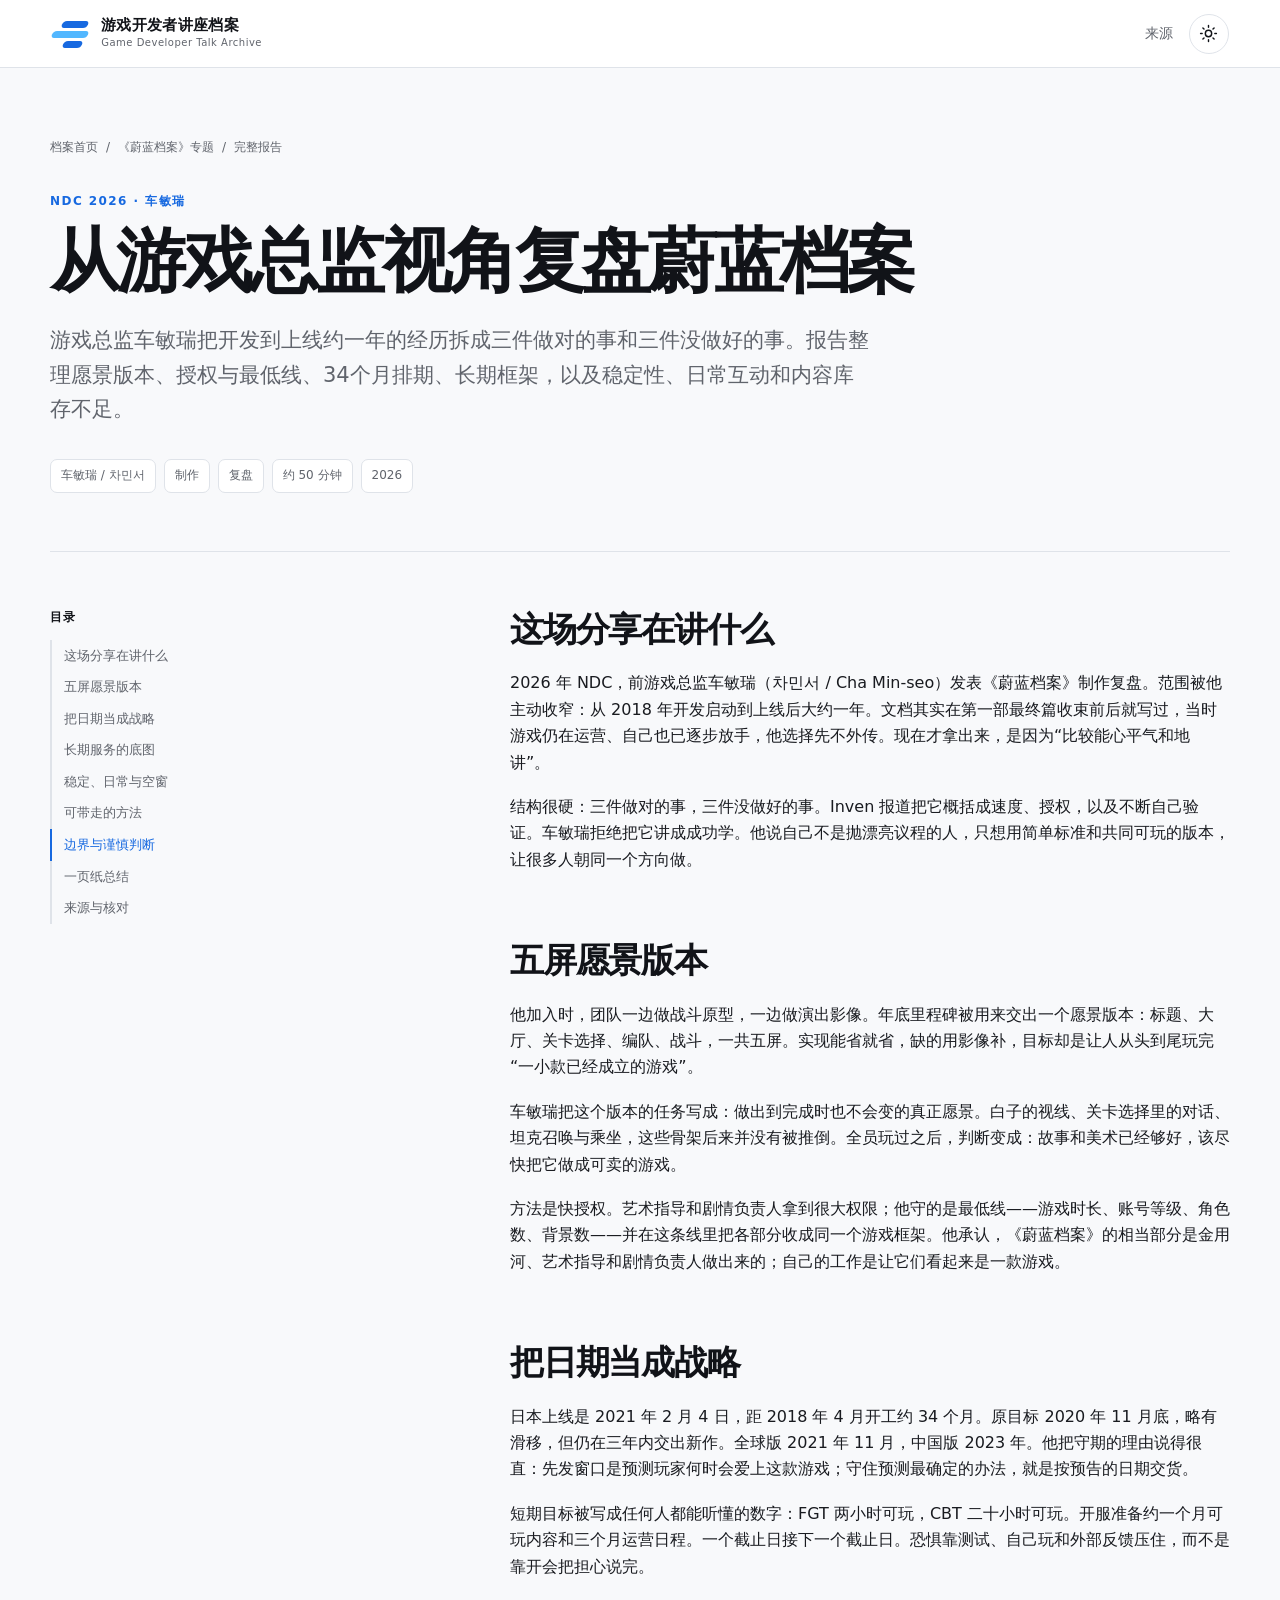
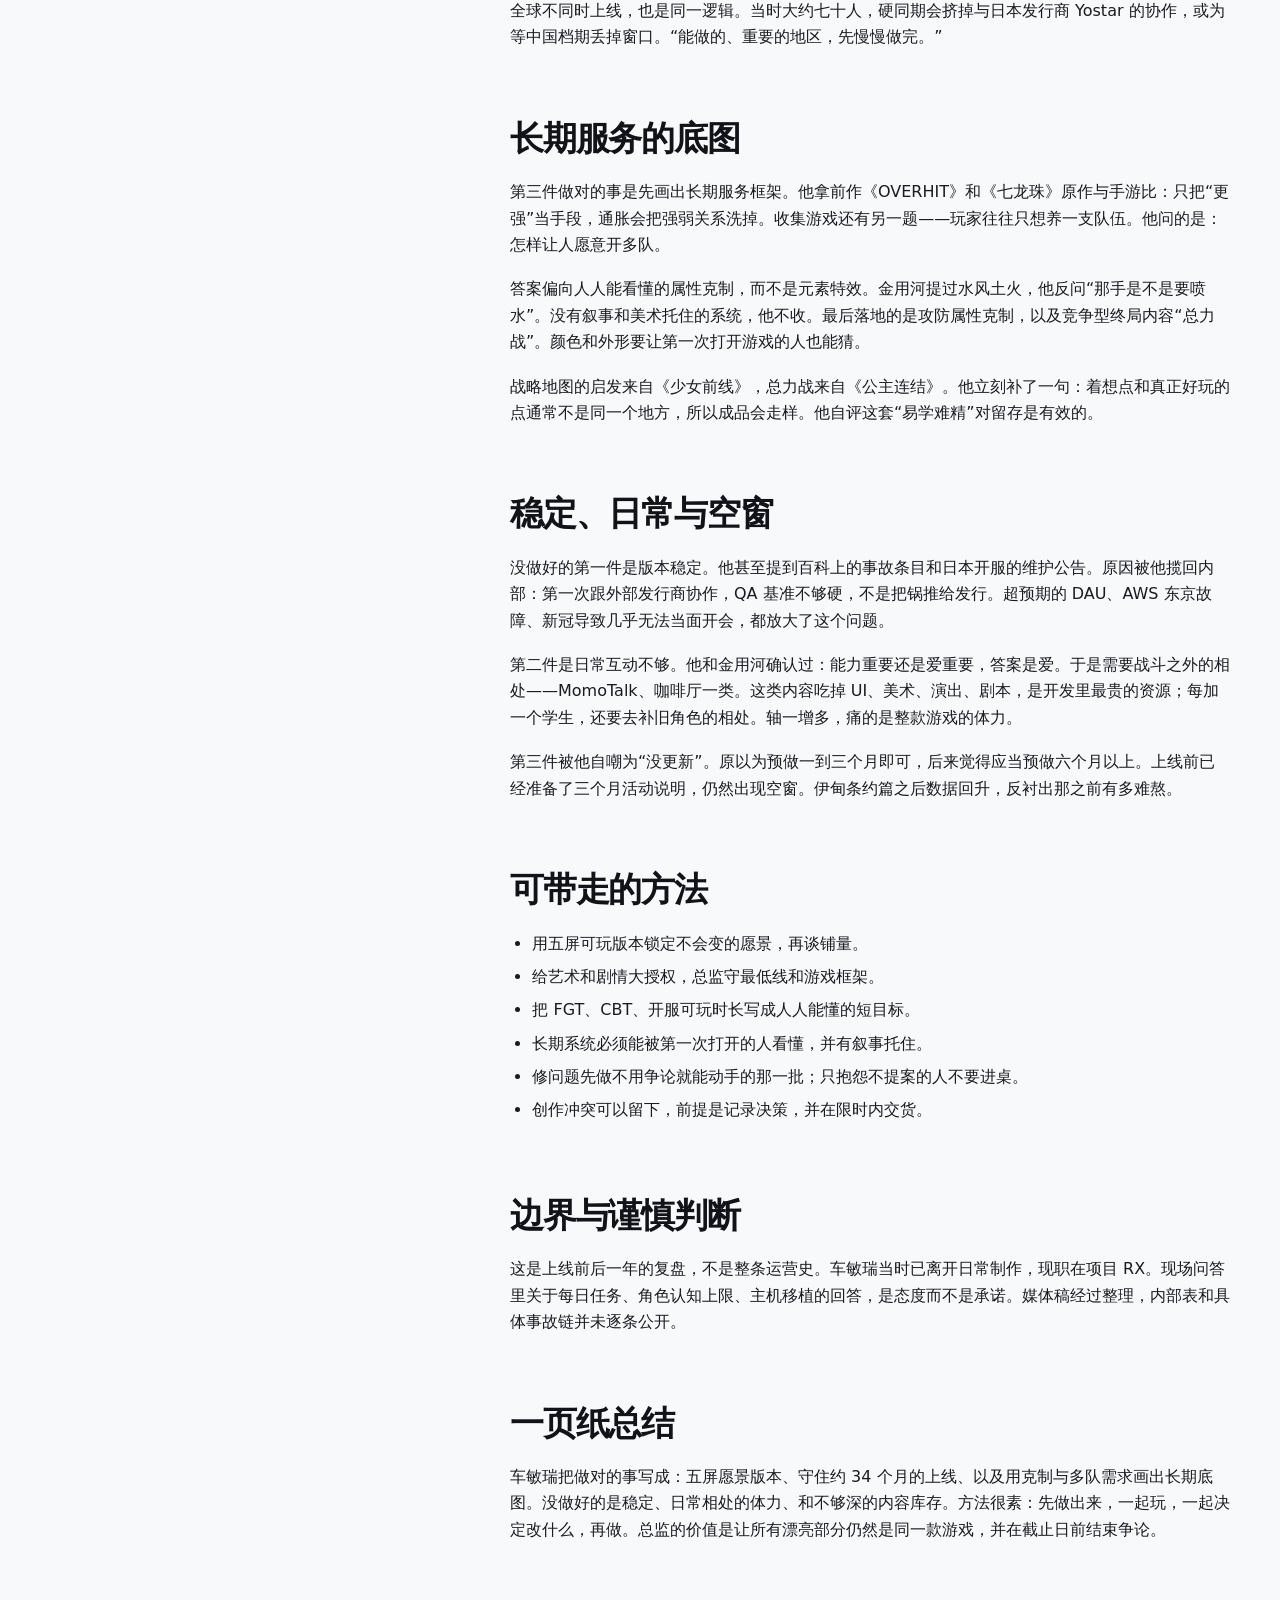
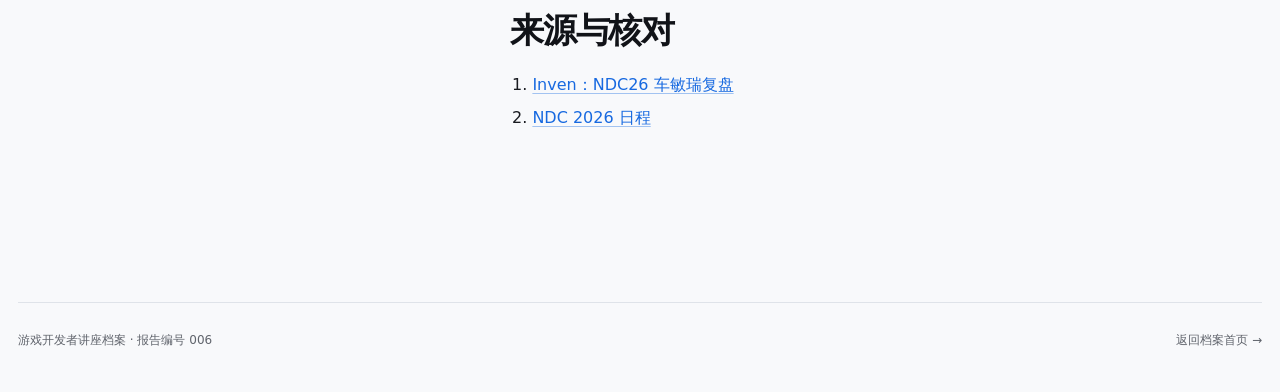
==== reports/从游戏总监视角复盘蔚蓝档案.html @ 8c7a95be "Publish the talk archive as a static GitHub Pages site. Co-authored-by: Cursor <cursoragent@cursor.c" ====
<!doctype html>
<html lang="zh-CN">
  <head>
    <meta charset="UTF-8" />
    <meta name="viewport" content="width=device-width, initial-scale=1.0" />
    <meta name="description" content="车敏瑞在 NDC 2026 从游戏总监视角复盘《蔚蓝档案》制作与运营决策的中文结构化报告。" />
    <meta name="color-scheme" content="light dark" />
    <title>从游戏总监视角复盘蔚蓝档案｜游戏开发者讲座档案</title>
    <link rel="stylesheet" href="../assets/styles.css" />
  </head>
  <body>
    <header class="site-header">
      <a class="brand" href="../index.html" aria-label="返回档案首页">
        <span class="brand-mark" aria-hidden="true">
          <span></span><span></span><span></span>
        </span>
        <span>
          <strong>游戏开发者讲座档案</strong>
          <small>Game Developer Talk Archive</small>
        </span>
      </a>
      <nav class="header-actions" aria-label="页面工具">
        <a class="text-link" href="#sources">来源</a>
        <button class="icon-button" id="theme-toggle" type="button" aria-label="切换深色模式">
          <svg class="sun-icon" viewBox="0 0 24 24" aria-hidden="true">
            <circle cx="12" cy="12" r="4"></circle>
            <path d="M12 2v2M12 20v2M4.93 4.93l1.42 1.42M17.66 17.66l1.41 1.41M2 12h2M20 12h2M4.93 19.07l1.42-1.42M17.66 6.34l1.41-1.41"></path>
          </svg>
          <svg class="moon-icon" viewBox="0 0 24 24" aria-hidden="true">
            <path d="M21 12.79A9 9 0 1 1 11.21 3 7 7 0 0 0 21 12.79Z"></path>
          </svg>
        </button>
      </nav>
    </header>
    <main class="report-main">
      <header class="report-hero">
        <nav class="breadcrumb" aria-label="面包屑导航">
          <a href="../index.html">档案首页</a>
          <span>/</span>
          <span>《蔚蓝档案》专题</span>
          <span>/</span>
          <span>完整报告</span>
        </nav>
        <p class="eyebrow">NDC 2026 · 车敏瑞</p>
        <h1>从游戏总监视角复盘蔚蓝档案</h1>
        <p class="report-deck">游戏总监车敏瑞把开发到上线约一年的经历拆成三件做对的事和三件没做好的事。报告整理愿景版本、授权与最低线、34个月排期、长期框架，以及稳定性、日常互动和内容库存不足。</p>
        <div class="report-meta">
          <span>车敏瑞 / 차민서</span><span>制作</span><span>复盘</span><span>约 50 分钟</span><span>2026</span>
        </div>
      </header>
      <div class="report-layout">
        <aside class="report-toc" aria-label="文章目录">
          <strong>目录</strong>
          <ol>
            <li><a href="#overview">这场分享在讲什么</a></li><li><a href="#vision">五屏愿景版本</a></li><li><a href="#schedule">把日期当成战略</a></li><li><a href="#liveframe">长期服务的底图</a></li><li><a href="#misses">稳定、日常与空窗</a></li><li><a href="#methods">可带走的方法</a></li><li><a href="#limits">边界与谨慎判断</a></li><li><a href="#summary">一页纸总结</a></li><li><a href="#sources">来源与核对</a></li>
          </ol>
        </aside>
        <article class="report-content">

          <section id="overview">
            <h2>这场分享在讲什么</h2>
            <p>2026 年 NDC，前游戏总监车敏瑞（차민서 / Cha Min-seo）发表《蔚蓝档案》制作复盘。范围被他主动收窄：从 2018 年开发启动到上线后大约一年。文档其实在第一部最终篇收束前后就写过，当时游戏仍在运营、自己也已逐步放手，他选择先不外传。现在才拿出来，是因为“比较能心平气和地讲”。</p>
            <p>结构很硬：三件做对的事，三件没做好的事。Inven 报道把它概括成速度、授权，以及不断自己验证。车敏瑞拒绝把它讲成成功学。他说自己不是抛漂亮议程的人，只想用简单标准和共同可玩的版本，让很多人朝同一个方向做。</p>
          </section>
          <section id="vision">
            <h2>五屏愿景版本</h2>
            <p>他加入时，团队一边做战斗原型，一边做演出影像。年底里程碑被用来交出一个愿景版本：标题、大厅、关卡选择、编队、战斗，一共五屏。实现能省就省，缺的用影像补，目标却是让人从头到尾玩完“一小款已经成立的游戏”。</p>
            <p>车敏瑞把这个版本的任务写成：做出到完成时也不会变的真正愿景。白子的视线、关卡选择里的对话、坦克召唤与乘坐，这些骨架后来并没有被推倒。全员玩过之后，判断变成：故事和美术已经够好，该尽快把它做成可卖的游戏。</p>
            <p>方法是快授权。艺术指导和剧情负责人拿到很大权限；他守的是最低线——游戏时长、账号等级、角色数、背景数——并在这条线里把各部分收成同一个游戏框架。他承认，《蔚蓝档案》的相当部分是金用河、艺术指导和剧情负责人做出来的；自己的工作是让它们看起来是一款游戏。</p>
          </section>
          <section id="schedule">
            <h2>把日期当成战略</h2>
            <p>日本上线是 2021 年 2 月 4 日，距 2018 年 4 月开工约 34 个月。原目标 2020 年 11 月底，略有滑移，但仍在三年内交出新作。全球版 2021 年 11 月，中国版 2023 年。他把守期的理由说得很直：先发窗口是预测玩家何时会爱上这款游戏；守住预测最确定的办法，就是按预告的日期交货。</p>
            <p>短期目标被写成任何人都能听懂的数字：FGT 两小时可玩，CBT 二十小时可玩。开服准备约一个月可玩内容和三个月运营日程。一个截止日接下一个截止日。恐惧靠测试、自己玩和外部反馈压住，而不是靠开会把担心说完。</p>
            <p>全球不同时上线，也是同一逻辑。当时大约七十人，硬同期会挤掉与日本发行商 Yostar 的协作，或为等中国档期丢掉窗口。“能做的、重要的地区，先慢慢做完。”</p>
          </section>
          <section id="liveframe">
            <h2>长期服务的底图</h2>
            <p>第三件做对的事是先画出长期服务框架。他拿前作《OVERHIT》和《七龙珠》原作与手游比：只把“更强”当手段，通胀会把强弱关系洗掉。收集游戏还有另一题——玩家往往只想养一支队伍。他问的是：怎样让人愿意开多队。</p>
            <p>答案偏向人人能看懂的属性克制，而不是元素特效。金用河提过水风土火，他反问“那手是不是要喷水”。没有叙事和美术托住的系统，他不收。最后落地的是攻防属性克制，以及竞争型终局内容“总力战”。颜色和外形要让第一次打开游戏的人也能猜。</p>
            <p>战略地图的启发来自《少女前线》，总力战来自《公主连结》。他立刻补了一句：着想点和真正好玩的点通常不是同一个地方，所以成品会走样。他自评这套“易学难精”对留存是有效的。</p>
          </section>
          <section id="misses">
            <h2>稳定、日常与空窗</h2>
            <p>没做好的第一件是版本稳定。他甚至提到百科上的事故条目和日本开服的维护公告。原因被他揽回内部：第一次跟外部发行商协作，QA 基准不够硬，不是把锅推给发行。超预期的 DAU、AWS 东京故障、新冠导致几乎无法当面开会，都放大了这个问题。</p>
            <p>第二件是日常互动不够。他和金用河确认过：能力重要还是爱重要，答案是爱。于是需要战斗之外的相处——MomoTalk、咖啡厅一类。这类内容吃掉 UI、美术、演出、剧本，是开发里最贵的资源；每加一个学生，还要去补旧角色的相处。轴一增多，痛的是整款游戏的体力。</p>
            <p>第三件被他自嘲为“没更新”。原以为预做一到三个月即可，后来觉得应当预做六个月以上。上线前已经准备了三个月活动说明，仍然出现空窗。伊甸条约篇之后数据回升，反衬出那之前有多难熬。</p>
          </section>
          <section id="methods">
            <h2>可带走的方法</h2>
            <ul>
              <li>用五屏可玩版本锁定不会变的愿景，再谈铺量。</li>
              <li>给艺术和剧情大授权，总监守最低线和游戏框架。</li>
              <li>把 FGT、CBT、开服可玩时长写成人人能懂的短目标。</li>
              <li>长期系统必须能被第一次打开的人看懂，并有叙事托住。</li>
              <li>修问题先做不用争论就能动手的那一批；只抱怨不提案的人不要进桌。</li>
              <li>创作冲突可以留下，前提是记录决策，并在限时内交货。</li>
            </ul>
          </section>
          <section id="limits">
            <h2>边界与谨慎判断</h2>
            <p>这是上线前后一年的复盘，不是整条运营史。车敏瑞当时已离开日常制作，现职在项目 RX。现场问答里关于每日任务、角色认知上限、主机移植的回答，是态度而不是承诺。媒体稿经过整理，内部表和具体事故链并未逐条公开。</p>
          </section>
          <section id="summary">
            <h2>一页纸总结</h2>
            <p>车敏瑞把做对的事写成：五屏愿景版本、守住约 34 个月的上线、以及用克制与多队需求画出长期底图。没做好的是稳定、日常相处的体力、和不够深的内容库存。方法很素：先做出来，一起玩，一起决定改什么，再做。总监的价值是让所有漂亮部分仍然是同一款游戏，并在截止日前结束争论。</p>
          </section>
          <section id="sources">
            <h2>来源与核对</h2>
            <ol>
              <li><a href="https://www.inven.co.kr/webzine/news/?news=317567" target="_blank" rel="noreferrer">Inven：NDC26 车敏瑞复盘</a></li>
              <li><a href="https://ndc.nexon.com/" target="_blank" rel="noreferrer">NDC 2026 日程</a></li>
            </ol>
          </section>

        </article>
      </div>
    </main>
    <footer class="site-footer">
      <p>游戏开发者讲座档案 · 报告编号 006</p>
      <a href="../index.html">返回档案首页 →</a>
    </footer>
    <script src="../assets/app.js"></script>
  </body>
</html>
---- assets/styles.css ----
:root {
  color-scheme: light;
  --bg: #f8f9fb;
  --surface: #ffffff;
  --surface-soft: #f1f5fb;
  --text: #111318;
  --text-soft: #60646c;
  --border: #dfe3e9;
  --border-strong: #c9cfd8;
  --blue: #1769e0;
  --blue-deep: #0d4fb7;
  --blue-soft: #e9f2ff;
  --cyan: #52b7ff;
  --green: #147d52;
  --green-soft: #e7f6ef;
  --amber: #9a5d00;
  --amber-soft: #fff4dd;
  --shadow: 0 1px 2px rgb(20 30 45 / 6%), 0 10px 30px rgb(20 30 45 / 6%);
  --header-height: 68px;
  --radius: 16px;
  font-family:
    Inter, "Noto Sans SC", "Microsoft YaHei", system-ui, -apple-system, BlinkMacSystemFont,
    "Segoe UI", sans-serif;
}

:root[data-theme="dark"] {
  color-scheme: dark;
  --bg: #0f1115;
  --surface: #181b21;
  --surface-soft: #20242c;
  --text: #f3f4f7;
  --text-soft: #a8adb7;
  --border: #2e333d;
  --border-strong: #424956;
  --blue: #5aa1ff;
  --blue-deep: #84b9ff;
  --blue-soft: #172a45;
  --cyan: #67c2ff;
  --green: #72d6a9;
  --green-soft: #17372b;
  --amber: #f1bd66;
  --amber-soft: #3a2c16;
  --shadow: 0 1px 2px rgb(0 0 0 / 25%), 0 12px 36px rgb(0 0 0 / 18%);
}

* {
  box-sizing: border-box;
}

html {
  scroll-behavior: smooth;
  scroll-padding-top: calc(var(--header-height) + 24px);
}

body {
  min-width: 320px;
  margin: 0;
  color: var(--text);
  background: var(--bg);
  font-size: 16px;
  line-height: 1.65;
  text-rendering: optimizeLegibility;
  -webkit-font-smoothing: antialiased;
}

button,
input,
select {
  color: inherit;
  font: inherit;
}

button,
select {
  cursor: pointer;
}

a {
  color: inherit;
  text-decoration: none;
}

.sr-only {
  position: absolute;
  width: 1px;
  height: 1px;
  padding: 0;
  margin: -1px;
  overflow: hidden;
  clip: rect(0, 0, 0, 0);
  white-space: nowrap;
  border: 0;
}

.site-header {
  position: sticky;
  z-index: 50;
  top: 0;
  display: flex;
  min-height: var(--header-height);
  align-items: center;
  justify-content: space-between;
  padding: 10px clamp(18px, 4vw, 56px);
  border-bottom: 1px solid var(--border);
  background: color-mix(in srgb, var(--surface) 92%, transparent);
  backdrop-filter: blur(16px);
}

.brand {
  display: inline-flex;
  align-items: center;
  gap: 12px;
}

.brand-mark {
  position: relative;
  display: block;
  width: 38px;
  height: 30px;
}

.brand-mark span {
  position: absolute;
  display: block;
  height: 7px;
  border-radius: 8px;
  background: var(--blue);
  transform: skewX(-24deg);
}

.brand-mark span:nth-child(1) {
  top: 2px;
  right: 1px;
  width: 26px;
}

.brand-mark span:nth-child(2) {
  top: 12px;
  left: 1px;
  width: 36px;
  background: var(--cyan);
}

.brand-mark span:nth-child(3) {
  right: 7px;
  bottom: 1px;
  width: 19px;
}

.brand strong,
.brand small {
  display: block;
}

.brand strong {
  font-size: 15px;
  line-height: 1.35;
  letter-spacing: 0.02em;
}

.brand small {
  color: var(--text-soft);
  font-size: 10px;
  letter-spacing: 0.05em;
}

.header-actions {
  display: flex;
  align-items: center;
  gap: 16px;
}

.text-link {
  color: var(--text-soft);
  font-size: 14px;
}

.text-link:hover {
  color: var(--blue);
}

.icon-button {
  display: inline-grid;
  width: 40px;
  height: 40px;
  padding: 0;
  place-items: center;
  border: 1px solid var(--border);
  border-radius: 50%;
  background: var(--surface);
}

.icon-button:hover {
  border-color: var(--border-strong);
  background: var(--surface-soft);
}

.icon-button svg {
  width: 19px;
  fill: none;
  stroke: currentColor;
  stroke-linecap: round;
  stroke-linejoin: round;
  stroke-width: 1.8;
}

.moon-icon,
:root[data-theme="dark"] .sun-icon {
  display: none;
}

:root[data-theme="dark"] .moon-icon {
  display: block;
}

main,
.site-footer {
  width: min(1360px, calc(100% - 36px));
  margin-inline: auto;
}

.hero {
  position: relative;
  display: grid;
  min-height: 430px;
  grid-template-columns: minmax(0, 1.6fr) minmax(290px, 0.8fr);
  align-items: end;
  gap: clamp(40px, 8vw, 120px);
  padding: clamp(64px, 9vw, 128px) clamp(4px, 4vw, 52px) 72px;
  overflow: hidden;
}

.hero::after {
  position: absolute;
  z-index: -1;
  top: 36px;
  right: 5%;
  width: min(360px, 32vw);
  height: min(360px, 32vw);
  border: 1px solid color-mix(in srgb, var(--blue) 22%, transparent);
  border-radius: 50%;
  box-shadow:
    0 0 0 36px color-mix(in srgb, var(--blue) 3%, transparent),
    0 0 0 72px color-mix(in srgb, var(--blue) 2%, transparent);
  content: "";
}

.eyebrow {
  margin: 0 0 12px;
  color: var(--blue);
  font-size: 12px;
  font-weight: 750;
  letter-spacing: 0.12em;
  text-transform: uppercase;
}

.hero h1 {
  max-width: 820px;
  margin: 0;
  font-size: clamp(38px, 5.7vw, 78px);
  font-weight: 750;
  letter-spacing: -0.055em;
  line-height: 1.08;
}

.hero-description {
  max-width: 760px;
  margin: 28px 0 0;
  color: var(--text-soft);
  font-size: clamp(16px, 1.5vw, 19px);
}

.hero-stats {
  display: grid;
  gap: 1px;
  border: 1px solid var(--border);
  border-radius: var(--radius);
  background: var(--border);
  box-shadow: var(--shadow);
  overflow: hidden;
}

.hero-stats div {
  display: flex;
  align-items: baseline;
  justify-content: space-between;
  padding: 19px 22px;
  background: var(--surface);
}

.hero-stats strong {
  color: var(--blue);
  font-size: 30px;
  font-variant-numeric: tabular-nums;
  line-height: 1;
}

.hero-stats span {
  color: var(--text-soft);
  font-size: 13px;
}

.archive-section {
  padding: 72px 0 90px;
  border-top: 1px solid var(--border);
}

.section-heading {
  display: flex;
  align-items: end;
  justify-content: space-between;
  gap: 24px;
  margin-bottom: 28px;
}

.section-heading h2,
.about-section .disclaimer {
  margin: 16px 0 0;
  color: var(--text-soft);
  font-size: 14px;
  line-height: 1.7;
}

.about-section h2 {
  margin: 0;
  font-size: clamp(28px, 3vw, 40px);
  letter-spacing: -0.035em;
  line-height: 1.2;
}

#result-summary {
  margin: 0;
  color: var(--text-soft);
  font-size: 14px;
}

.toolbar {
  display: grid;
  grid-template-columns: minmax(240px, 1fr) repeat(3, minmax(140px, 0.28fr));
  gap: 10px;
  margin-bottom: 14px;
}

.search-box,
.filter-control {
  display: flex;
  min-height: 50px;
  align-items: center;
  border: 1px solid var(--border);
  border-radius: 12px;
  background: var(--surface);
}

.search-box:focus-within,
.filter-control:focus-within {
  border-color: var(--blue);
  box-shadow: 0 0 0 3px color-mix(in srgb, var(--blue) 14%, transparent);
}

.search-box svg {
  width: 20px;
  margin-left: 16px;
  fill: none;
  stroke: var(--text-soft);
  stroke-linecap: round;
  stroke-width: 1.8;
}

.search-box input {
  width: 100%;
  min-width: 0;
  padding: 12px;
  border: 0;
  outline: 0;
  background: transparent;
}

.search-box input::placeholder {
  color: color-mix(in srgb, var(--text-soft) 75%, transparent);
}

.filter-control {
  position: relative;
  padding-left: 14px;
}

.filter-control span {
  flex: 0 0 auto;
  color: var(--text-soft);
  font-size: 11px;
}

.filter-control select {
  width: 100%;
  min-width: 0;
  padding: 12px 30px 12px 8px;
  border: 0;
  outline: 0;
  background: transparent;
  font-size: 13px;
}

.active-filters {
  display: flex;
  min-height: 34px;
  flex-wrap: wrap;
  gap: 8px;
  margin-bottom: 16px;
}

.filter-chip {
  display: inline-flex;
  align-items: center;
  gap: 7px;
  padding: 4px 10px;
  border: 0;
  border-radius: 999px;
  color: var(--blue-deep);
  background: var(--blue-soft);
  font-size: 12px;
}

.filter-chip::after {
  content: "×";
  font-size: 16px;
  line-height: 1;
}

.talk-grid {
  display: grid;
  grid-template-columns: repeat(3, minmax(0, 1fr));
  gap: 18px;
}

.talk-card {
  display: flex;
  min-height: 380px;
  flex-direction: column;
  border: 1px solid var(--border);
  border-radius: var(--radius);
  background: var(--surface);
  box-shadow: 0 1px 2px rgb(20 30 45 / 3%);
  overflow: hidden;
  transition:
    transform 180ms ease,
    border-color 180ms ease,
    box-shadow 180ms ease;
}

.talk-card:hover {
  border-color: color-mix(in srgb, var(--blue) 45%, var(--border));
  box-shadow: var(--shadow);
  transform: translateY(-3px);
}

.card-visual {
  position: relative;
  display: flex;
  min-height: 148px;
  align-items: end;
  justify-content: space-between;
  padding: 20px;
  overflow: hidden;
  color: #fff;
  background:
    linear-gradient(135deg, rgb(16 91 197 / 92%), rgb(43 155 230 / 75%)),
    var(--blue);
}

.card-visual::before,
.card-visual::after {
  position: absolute;
  border: 1px solid rgb(255 255 255 / 24%);
  border-radius: 50%;
  content: "";
}

.card-visual::before {
  top: -45px;
  right: -15px;
  width: 160px;
  height: 160px;
}

.card-visual::after {
  top: -18px;
  right: 12px;
  width: 105px;
  height: 105px;
}

.talk-card[data-status="candidate"] .card-visual {
  background:
    linear-gradient(135deg, rgb(47 53 64 / 94%), rgb(92 111 135 / 80%)),
    #363b45;
}

.visual-game,
.visual-year {
  position: relative;
  z-index: 1;
}

.visual-game {
  max-width: 75%;
  font-size: 13px;
  font-weight: 700;
  letter-spacing: 0.04em;
}

.visual-year {
  font-size: 28px;
  font-weight: 300;
  letter-spacing: -0.06em;
}

.card-content {
  display: flex;
  height: 100%;
  flex: 1;
  flex-direction: column;
  padding: 20px;
}

.card-meta {
  display: flex;
  align-items: center;
  justify-content: space-between;
  gap: 12px;
  margin-bottom: 12px;
}

.status-badge,
.completeness-badge {
  display: inline-flex;
  align-items: center;
  border-radius: 999px;
  font-size: 11px;
  font-weight: 700;
}

.status-badge {
  gap: 6px;
  padding: 4px 9px;
  color: var(--green);
  background: var(--green-soft);
}

.status-badge::before {
  width: 6px;
  height: 6px;
  border-radius: 50%;
  background: currentColor;
  content: "";
}

.talk-card[data-status="candidate"] .status-badge {
  color: var(--amber);
  background: var(--amber-soft);
}

.completeness-badge {
  color: var(--text-soft);
  font-weight: 500;
}

.talk-card h3 {
  margin: 0;
  font-size: 20px;
  letter-spacing: -0.025em;
  line-height: 1.4;
}

.speaker-line {
  margin: 7px 0 12px;
  color: var(--blue);
  font-size: 13px;
  font-weight: 650;
}

.card-summary {
  display: -webkit-box;
  margin: 0 0 18px;
  overflow: hidden;
  color: var(--text-soft);
  font-size: 14px;
  -webkit-box-orient: vertical;
  -webkit-line-clamp: 3;
}

.tag-list {
  display: flex;
  flex-wrap: wrap;
  gap: 6px;
  margin-top: auto;
}

.tag {
  padding: 4px 8px;
  border: 1px solid var(--border);
  border-radius: 6px;
  color: var(--text-soft);
  background: var(--surface-soft);
  font-size: 11px;
}

.card-footer {
  display: flex;
  align-items: center;
  justify-content: space-between;
  gap: 12px;
  margin-top: 20px;
  padding-top: 15px;
  border-top: 1px solid var(--border);
}

.card-footer span {
  color: var(--text-soft);
  font-size: 11px;
}

.card-link {
  color: var(--blue);
  font-size: 13px;
  font-weight: 700;
}

.card-link:hover {
  color: var(--blue-deep);
  text-decoration: underline;
  text-underline-offset: 3px;
}

.empty-state {
  padding: 70px 20px;
  border: 1px dashed var(--border-strong);
  border-radius: var(--radius);
  text-align: center;
  background: var(--surface);
}

.empty-icon {
  color: var(--blue);
  font-size: 54px;
  line-height: 1;
}

.empty-state h3 {
  margin: 14px 0 4px;
}

.empty-state p {
  margin: 0 0 20px;
  color: var(--text-soft);
}

.secondary-button {
  padding: 9px 16px;
  border: 1px solid var(--border-strong);
  border-radius: 9px;
  background: var(--surface);
}

.secondary-button:hover {
  border-color: var(--blue);
  color: var(--blue);
}

.about-section {
  display: grid;
  grid-template-columns: minmax(260px, 0.75fr) minmax(0, 1.8fr);
  gap: clamp(40px, 8vw, 120px);
  padding: 86px 0 100px;
  border-top: 1px solid var(--border);
}

.principle-grid {
  display: grid;
  grid-template-columns: repeat(3, 1fr);
  gap: 24px;
}

.principle-grid article {
  padding-top: 18px;
  border-top: 2px solid var(--blue);
}

.principle-grid span {
  color: var(--blue);
  font-size: 12px;
  font-weight: 750;
}

.principle-grid h3 {
  margin: 22px 0 8px;
  font-size: 17px;
}

.principle-grid p {
  margin: 0;
  color: var(--text-soft);
  font-size: 14px;
}

.site-footer {
  display: flex;
  align-items: center;
  justify-content: space-between;
  padding: 28px 0 42px;
  border-top: 1px solid var(--border);
  color: var(--text-soft);
  font-size: 12px;
}

.site-footer p {
  margin: 0;
}

.site-footer a:hover {
  color: var(--blue);
}

/* Report */
.report-main {
  width: min(1180px, calc(100% - 36px));
  margin-inline: auto;
}

.report-hero {
  padding: 70px 0 58px;
  border-bottom: 1px solid var(--border);
}

.breadcrumb {
  display: flex;
  flex-wrap: wrap;
  gap: 8px;
  margin-bottom: 34px;
  color: var(--text-soft);
  font-size: 12px;
}

.breadcrumb a:hover {
  color: var(--blue);
}

.report-hero h1 {
  max-width: 980px;
  margin: 0;
  font-size: clamp(38px, 6vw, 70px);
  letter-spacing: -0.052em;
  line-height: 1.08;
}

.report-deck {
  max-width: 820px;
  margin: 24px 0 32px;
  color: var(--text-soft);
  font-size: clamp(17px, 2vw, 21px);
}

.report-meta {
  display: flex;
  flex-wrap: wrap;
  gap: 8px;
}

.report-meta span {
  padding: 6px 10px;
  border: 1px solid var(--border);
  border-radius: 7px;
  color: var(--text-soft);
  background: var(--surface);
  font-size: 12px;
}

.report-layout {
  display: grid;
  grid-template-columns: 240px minmax(0, 720px);
  justify-content: space-between;
  gap: clamp(40px, 8vw, 100px);
  padding: 56px 0 100px;
}

.report-toc {
  position: sticky;
  top: calc(var(--header-height) + 24px);
  align-self: start;
  max-height: calc(100vh - var(--header-height) - 48px);
  overflow-y: auto;
}

.report-toc strong {
  display: block;
  margin-bottom: 12px;
  font-size: 12px;
  letter-spacing: 0.1em;
  text-transform: uppercase;
}

.report-toc ol {
  margin: 0;
  padding: 0;
  list-style: none;
}

.report-toc a {
  display: block;
  padding: 7px 0 7px 12px;
  border-left: 2px solid var(--border);
  color: var(--text-soft);
  font-size: 13px;
  line-height: 1.35;
}

.report-toc a:hover,
.report-toc a.active {
  border-left-color: var(--blue);
  color: var(--blue);
}

.report-content {
  min-width: 0;
}

.report-content section {
  padding: 0 0 48px;
}

.report-content h2 {
  margin: 0 0 20px;
  font-size: clamp(25px, 3vw, 34px);
  letter-spacing: -0.035em;
  line-height: 1.25;
}

.report-content h3 {
  margin: 32px 0 12px;
  font-size: 20px;
  letter-spacing: -0.02em;
}

.report-content p,
.report-content li {
  color: color-mix(in srgb, var(--text) 90%, var(--text-soft));
  font-size: 16px;
}

.report-content p {
  margin: 0 0 18px;
}

.report-content ul,
.report-content ol {
  margin: 0 0 22px;
  padding-left: 1.4em;
}

.report-content li + li {
  margin-top: 7px;
}

.report-content a {
  color: var(--blue);
  text-decoration: underline;
  text-decoration-color: color-mix(in srgb, var(--blue) 38%, transparent);
  text-underline-offset: 3px;
}

.lead-card,
.takeaway-card,
.caution-card {
  margin: 26px 0;
  padding: 22px 24px;
  border-radius: 12px;
}

.lead-card {
  border: 1px solid color-mix(in srgb, var(--blue) 28%, var(--border));
  background: var(--blue-soft);
}

.takeaway-card {
  border-left: 4px solid var(--blue);
  background: var(--surface-soft);
}

.caution-card {
  border-left: 4px solid var(--amber);
  background: var(--amber-soft);
}

.lead-card strong,
.takeaway-card strong,
.caution-card strong {
  display: block;
  margin-bottom: 7px;
  font-size: 13px;
}

.lead-card p,
.takeaway-card p,
.caution-card p {
  margin: 0;
  font-size: 15px;
}

.career-list {
  display: grid;
  gap: 1px;
  margin: 24px 0;
  border: 1px solid var(--border);
  border-radius: 12px;
  background: var(--border);
  overflow: hidden;
}

.career-list div {
  display: grid;
  grid-template-columns: 125px 1fr;
  gap: 18px;
  padding: 16px 18px;
  background: var(--surface);
}

.career-list strong {
  color: var(--blue);
  font-size: 13px;
}

.career-list span {
  font-size: 14px;
}

.summary-list {
  display: grid;
  gap: 12px;
  margin-top: 22px;
}

.summary-list article {
  padding: 18px 20px;
  border: 1px solid var(--border);
  border-radius: 10px;
  background: var(--surface);
}

.summary-list h3 {
  margin: 0 0 6px;
  font-size: 16px;
}

.summary-list p {
  margin: 0;
  color: var(--text-soft);
  font-size: 14px;
}

.source-list {
  padding: 20px 22px;
  border: 1px solid var(--border);
  border-radius: 12px;
  background: var(--surface);
}

.source-list li {
  font-size: 14px;
}

@media (max-width: 1040px) {
  .toolbar {
    grid-template-columns: 1fr 1fr 1fr;
  }

  .search-box {
    grid-column: 1 / -1;
  }

  .talk-grid {
    grid-template-columns: repeat(2, minmax(0, 1fr));
  }

  .about-section {
    grid-template-columns: 1fr;
  }
}

@media (max-width: 760px) {
  :root {
    --header-height: 62px;
  }

  main,
  .site-footer,
  .report-main {
    width: min(100% - 28px, 1360px);
  }

  .site-header {
    padding-inline: 14px;
  }

  .brand small,
  .text-link {
    display: none;
  }

  .hero {
    min-height: auto;
    grid-template-columns: 1fr;
    gap: 42px;
    padding: 60px 0 54px;
  }

  .hero::after {
    top: 30px;
    right: -20%;
    width: 300px;
    height: 300px;
  }

  .hero h1 br {
    display: none;
  }

  .toolbar {
    grid-template-columns: 1fr;
  }

  .search-box {
    grid-column: auto;
  }

  .talk-grid {
    grid-template-columns: 1fr;
  }

  .talk-card {
    min-height: 0;
  }

  .principle-grid {
    grid-template-columns: 1fr;
  }

  .site-footer {
    align-items: flex-start;
    flex-direction: column;
    gap: 8px;
  }

  .report-hero {
    padding-top: 46px;
  }

  .report-layout {
    display: block;
    padding-top: 34px;
  }

  .report-toc {
    position: static;
    max-height: none;
    margin-bottom: 48px;
    padding: 18px;
    border: 1px solid var(--border);
    border-radius: 12px;
    background: var(--surface);
  }

  .career-list div {
    grid-template-columns: 1fr;
    gap: 4px;
  }
}

@media (prefers-reduced-motion: reduce) {
  html {
    scroll-behavior: auto;
  }

  *,
  *::before,
  *::after {
    scroll-behavior: auto !important;
    transition-duration: 0.01ms !important;
  }
}
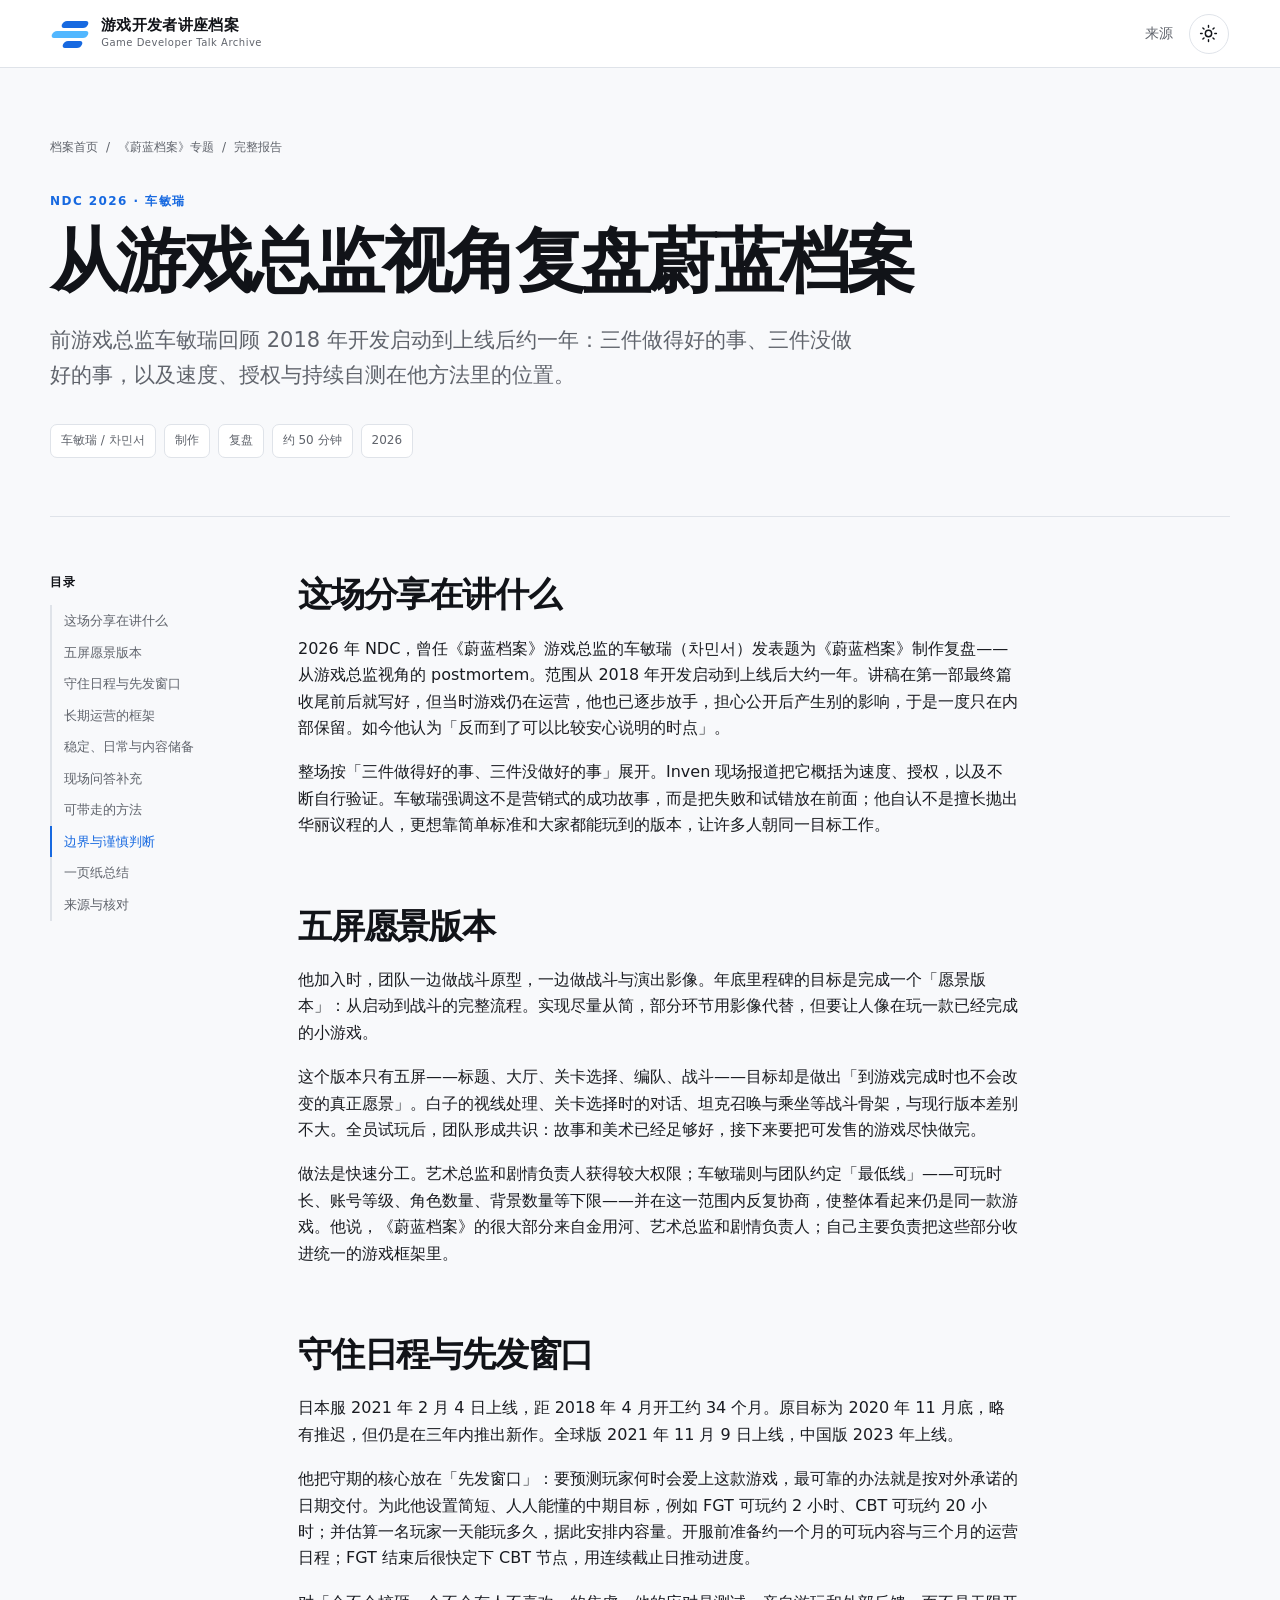
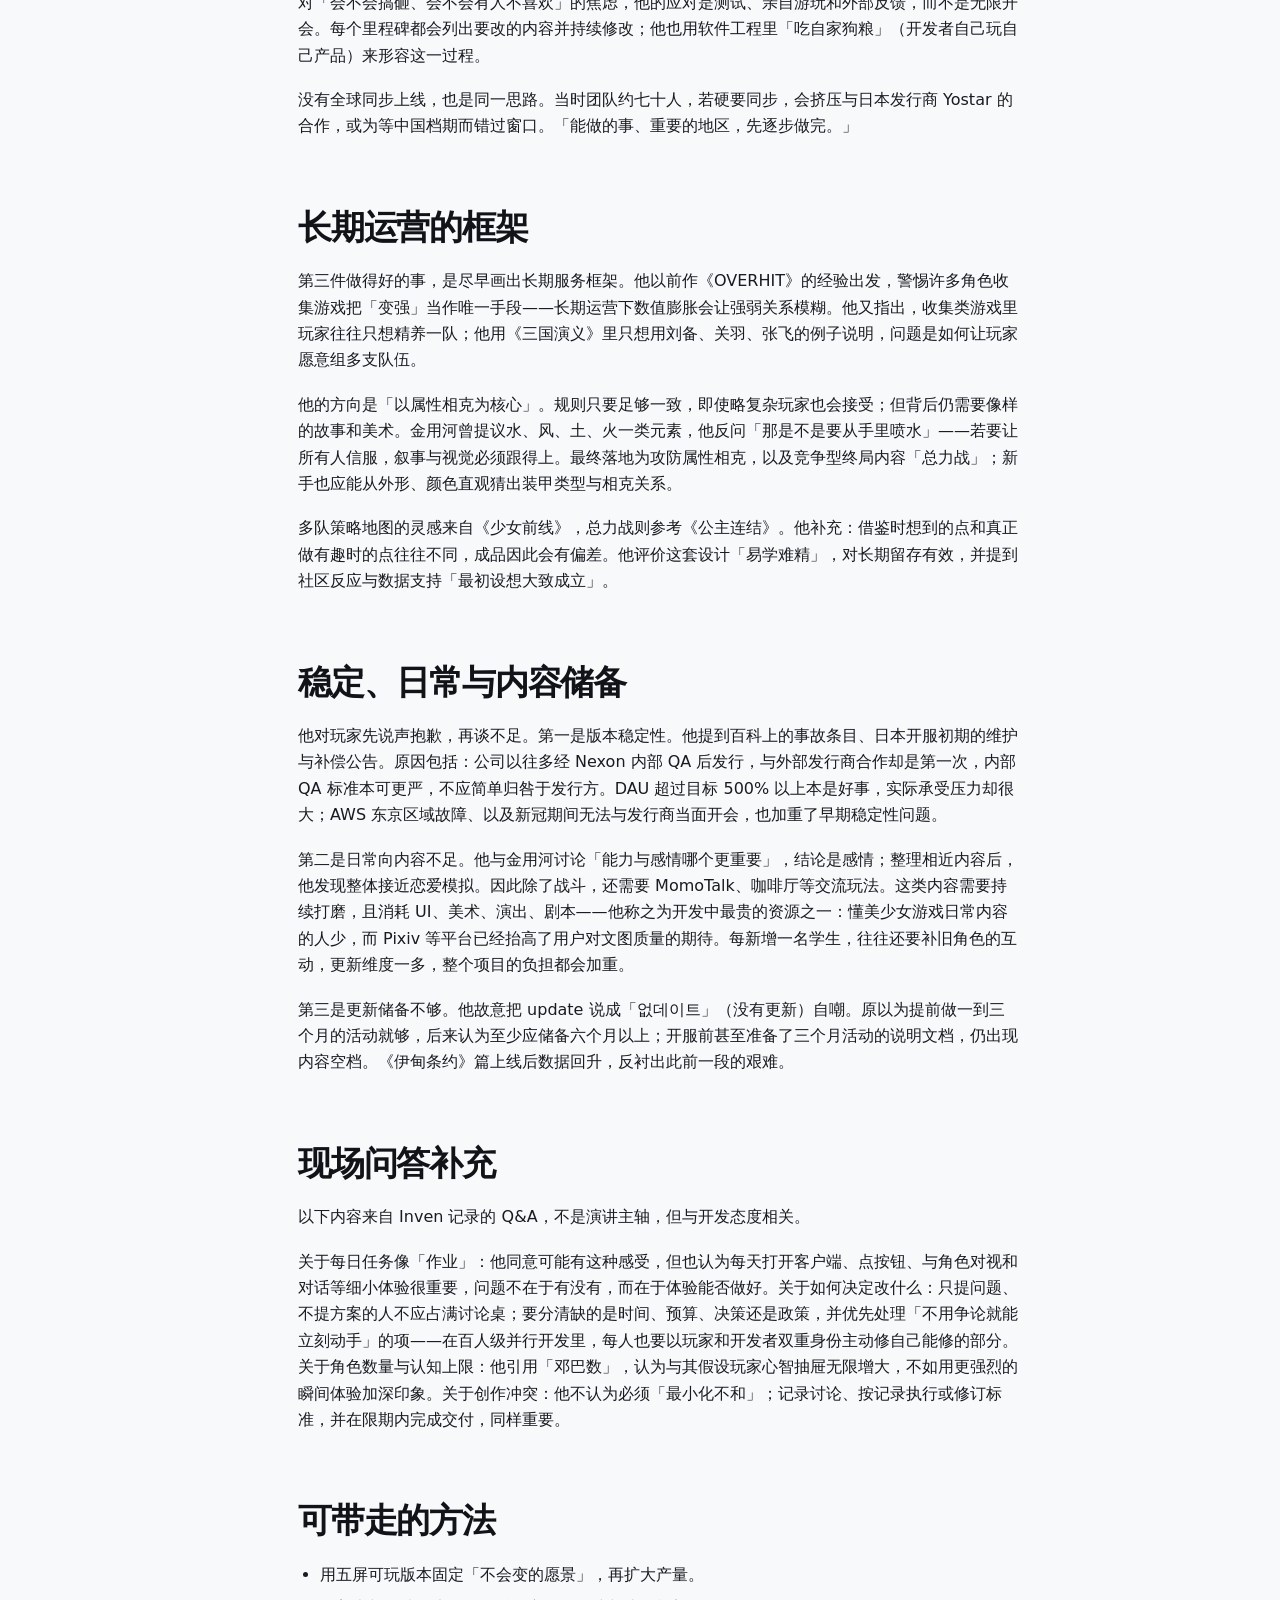
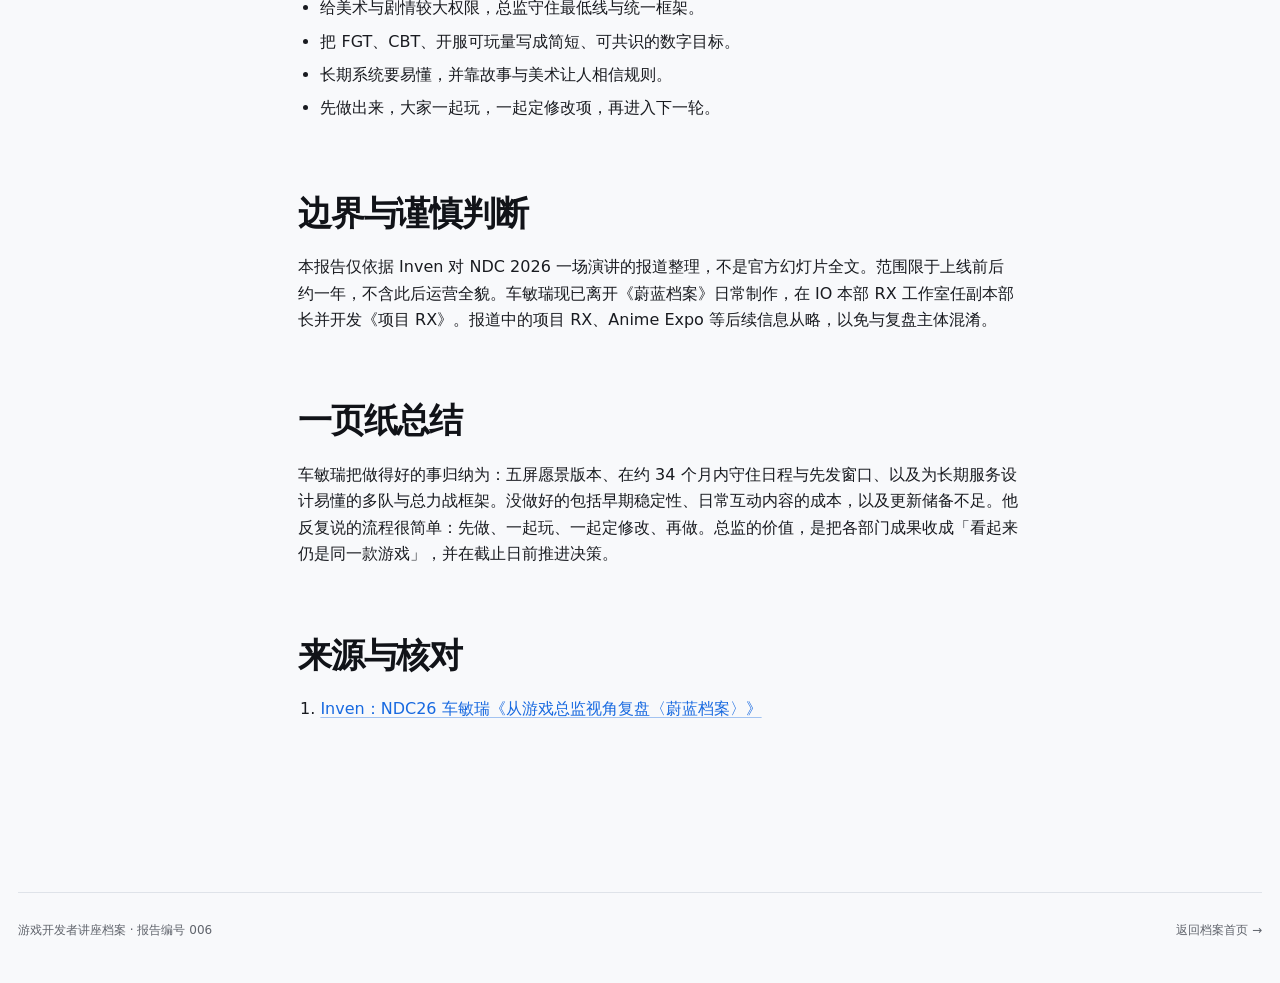
==== commit 39260623: "Rewrite Cha Min-seo postmortem report to match Inven source." ====
--- a/reports/从游戏总监视角复盘蔚蓝档案.html
+++ b/reports/从游戏总监视角复盘蔚蓝档案.html
@@ -1,12 +1,12 @@
-<!doctype html>
+﻿<!doctype html>
 <html lang="zh-CN">
   <head>
     <meta charset="UTF-8" />
     <meta name="viewport" content="width=device-width, initial-scale=1.0" />
-    <meta name="description" content="车敏瑞在 NDC 2026 从游戏总监视角复盘《蔚蓝档案》制作与运营决策的中文结构化报告。" />
+    <meta name="description" content="车敏瑞在 NDC 2026 从游戏总监视角复盘《蔚蓝档案》开发：五屏愿景版本、日程、长期框架，以及稳定性与内容准备的不足。" />
     <meta name="color-scheme" content="light dark" />
     <title>从游戏总监视角复盘蔚蓝档案｜游戏开发者讲座档案</title>
-    <link rel="stylesheet" href="../assets/styles.css" />
+    <link rel="stylesheet" href="../assets/styles.css?v=2" />
   </head>
   <body>
     <header class="site-header">
@@ -43,7 +43,7 @@
         </nav>
         <p class="eyebrow">NDC 2026 · 车敏瑞</p>
         <h1>从游戏总监视角复盘蔚蓝档案</h1>
-        <p class="report-deck">游戏总监车敏瑞把开发到上线约一年的经历拆成三件做对的事和三件没做好的事。报告整理愿景版本、授权与最低线、34个月排期、长期框架，以及稳定性、日常互动和内容库存不足。</p>
+        <p class="report-deck">前游戏总监车敏瑞回顾 2018 年开发启动到上线后约一年：三件做得好的事、三件没做好的事，以及速度、授权与持续自测在他方法里的位置。</p>
         <div class="report-meta">
           <span>车敏瑞 / 차민서</span><span>制作</span><span>复盘</span><span>约 50 分钟</span><span>2026</span>
         </div>
@@ -52,64 +52,68 @@
         <aside class="report-toc" aria-label="文章目录">
           <strong>目录</strong>
           <ol>
-            <li><a href="#overview">这场分享在讲什么</a></li><li><a href="#vision">五屏愿景版本</a></li><li><a href="#schedule">把日期当成战略</a></li><li><a href="#liveframe">长期服务的底图</a></li><li><a href="#misses">稳定、日常与空窗</a></li><li><a href="#methods">可带走的方法</a></li><li><a href="#limits">边界与谨慎判断</a></li><li><a href="#summary">一页纸总结</a></li><li><a href="#sources">来源与核对</a></li>
+            <li><a href="#overview">这场分享在讲什么</a></li><li><a href="#vision">五屏愿景版本</a></li><li><a href="#schedule">守住日程与先发窗口</a></li><li><a href="#liveframe">长期运营的框架</a></li><li><a href="#misses">稳定、日常与内容储备</a></li><li><a href="#qa">现场问答补充</a></li><li><a href="#methods">可带走的方法</a></li><li><a href="#limits">边界与谨慎判断</a></li><li><a href="#summary">一页纸总结</a></li><li><a href="#sources">来源与核对</a></li>
           </ol>
         </aside>
         <article class="report-content">
 
           <section id="overview">
             <h2>这场分享在讲什么</h2>
-            <p>2026 年 NDC，前游戏总监车敏瑞（차민서 / Cha Min-seo）发表《蔚蓝档案》制作复盘。范围被他主动收窄：从 2018 年开发启动到上线后大约一年。文档其实在第一部最终篇收束前后就写过，当时游戏仍在运营、自己也已逐步放手，他选择先不外传。现在才拿出来，是因为“比较能心平气和地讲”。</p>
-            <p>结构很硬：三件做对的事，三件没做好的事。Inven 报道把它概括成速度、授权，以及不断自己验证。车敏瑞拒绝把它讲成成功学。他说自己不是抛漂亮议程的人，只想用简单标准和共同可玩的版本，让很多人朝同一个方向做。</p>
+            <p>2026 年 NDC，曾任《蔚蓝档案》游戏总监的车敏瑞（차민서）发表题为《蔚蓝档案》制作复盘——从游戏总监视角的 postmortem。范围从 2018 年开发启动到上线后大约一年。讲稿在第一部最终篇收尾前后就写好，但当时游戏仍在运营，他也已逐步放手，担心公开后产生别的影响，于是一度只在内部保留。如今他认为「反而到了可以比较安心说明的时点」。</p>
+            <p>整场按「三件做得好的事、三件没做好的事」展开。Inven 现场报道把它概括为速度、授权，以及不断自行验证。车敏瑞强调这不是营销式的成功故事，而是把失败和试错放在前面；他自认不是擅长抛出华丽议程的人，更想靠简单标准和大家都能玩到的版本，让许多人朝同一目标工作。</p>
           </section>
           <section id="vision">
             <h2>五屏愿景版本</h2>
-            <p>他加入时，团队一边做战斗原型，一边做演出影像。年底里程碑被用来交出一个愿景版本：标题、大厅、关卡选择、编队、战斗，一共五屏。实现能省就省，缺的用影像补，目标却是让人从头到尾玩完“一小款已经成立的游戏”。</p>
-            <p>车敏瑞把这个版本的任务写成：做出到完成时也不会变的真正愿景。白子的视线、关卡选择里的对话、坦克召唤与乘坐，这些骨架后来并没有被推倒。全员玩过之后，判断变成：故事和美术已经够好，该尽快把它做成可卖的游戏。</p>
-            <p>方法是快授权。艺术指导和剧情负责人拿到很大权限；他守的是最低线——游戏时长、账号等级、角色数、背景数——并在这条线里把各部分收成同一个游戏框架。他承认，《蔚蓝档案》的相当部分是金用河、艺术指导和剧情负责人做出来的；自己的工作是让它们看起来是一款游戏。</p>
+            <p>他加入时，团队一边做战斗原型，一边做战斗与演出影像。年底里程碑的目标是完成一个「愿景版本」：从启动到战斗的完整流程。实现尽量从简，部分环节用影像代替，但要让人像在玩一款已经完成的小游戏。</p>
+            <p>这个版本只有五屏——标题、大厅、关卡选择、编队、战斗——目标却是做出「到游戏完成时也不会改变的真正愿景」。白子的视线处理、关卡选择时的对话、坦克召唤与乘坐等战斗骨架，与现行版本差别不大。全员试玩后，团队形成共识：故事和美术已经足够好，接下来要把可发售的游戏尽快做完。</p>
+            <p>做法是快速分工。艺术总监和剧情负责人获得较大权限；车敏瑞则与团队约定「最低线」——可玩时长、账号等级、角色数量、背景数量等下限——并在这一范围内反复协商，使整体看起来仍是同一款游戏。他说，《蔚蓝档案》的很大部分来自金用河、艺术总监和剧情负责人；自己主要负责把这些部分收进统一的游戏框架里。</p>
           </section>
           <section id="schedule">
-            <h2>把日期当成战略</h2>
-            <p>日本上线是 2021 年 2 月 4 日，距 2018 年 4 月开工约 34 个月。原目标 2020 年 11 月底，略有滑移，但仍在三年内交出新作。全球版 2021 年 11 月，中国版 2023 年。他把守期的理由说得很直：先发窗口是预测玩家何时会爱上这款游戏；守住预测最确定的办法，就是按预告的日期交货。</p>
-            <p>短期目标被写成任何人都能听懂的数字：FGT 两小时可玩，CBT 二十小时可玩。开服准备约一个月可玩内容和三个月运营日程。一个截止日接下一个截止日。恐惧靠测试、自己玩和外部反馈压住，而不是靠开会把担心说完。</p>
-            <p>全球不同时上线，也是同一逻辑。当时大约七十人，硬同期会挤掉与日本发行商 Yostar 的协作，或为等中国档期丢掉窗口。“能做的、重要的地区，先慢慢做完。”</p>
+            <h2>守住日程与先发窗口</h2>
+            <p>日本服 2021 年 2 月 4 日上线，距 2018 年 4 月开工约 34 个月。原目标为 2020 年 11 月底，略有推迟，但仍是在三年内推出新作。全球版 2021 年 11 月 9 日上线，中国版 2023 年上线。</p>
+            <p>他把守期的核心放在「先发窗口」：要预测玩家何时会爱上这款游戏，最可靠的办法就是按对外承诺的日期交付。为此他设置简短、人人能懂的中期目标，例如 FGT 可玩约 2 小时、CBT 可玩约 20 小时；并估算一名玩家一天能玩多久，据此安排内容量。开服前准备约一个月的可玩内容与三个月的运营日程；FGT 结束后很快定下 CBT 节点，用连续截止日推动进度。</p>
+            <p>对「会不会搞砸、会不会有人不喜欢」的焦虑，他的应对是测试、亲自游玩和外部反馈，而不是无限开会。每个里程碑都会列出要改的内容并持续修改；他也用软件工程里「吃自家狗粮」（开发者自己玩自己产品）来形容这一过程。</p>
+            <p>没有全球同步上线，也是同一思路。当时团队约七十人，若硬要同步，会挤压与日本发行商 Yostar 的合作，或为等中国档期而错过窗口。「能做的事、重要的地区，先逐步做完。」</p>
           </section>
           <section id="liveframe">
-            <h2>长期服务的底图</h2>
-            <p>第三件做对的事是先画出长期服务框架。他拿前作《OVERHIT》和《七龙珠》原作与手游比：只把“更强”当手段，通胀会把强弱关系洗掉。收集游戏还有另一题——玩家往往只想养一支队伍。他问的是：怎样让人愿意开多队。</p>
-            <p>答案偏向人人能看懂的属性克制，而不是元素特效。金用河提过水风土火，他反问“那手是不是要喷水”。没有叙事和美术托住的系统，他不收。最后落地的是攻防属性克制，以及竞争型终局内容“总力战”。颜色和外形要让第一次打开游戏的人也能猜。</p>
-            <p>战略地图的启发来自《少女前线》，总力战来自《公主连结》。他立刻补了一句：着想点和真正好玩的点通常不是同一个地方，所以成品会走样。他自评这套“易学难精”对留存是有效的。</p>
+            <h2>长期运营的框架</h2>
+            <p>第三件做得好的事，是尽早画出长期服务框架。他以前作《OVERHIT》的经验出发，警惕许多角色收集游戏把「变强」当作唯一手段——长期运营下数值膨胀会让强弱关系模糊。他又指出，收集类游戏里玩家往往只想精养一队；他用《三国演义》里只想用刘备、关羽、张飞的例子说明，问题是如何让玩家愿意组多支队伍。</p>
+            <p>他的方向是「以属性相克为核心」。规则只要足够一致，即使略复杂玩家也会接受；但背后仍需要像样的故事和美术。金用河曾提议水、风、土、火一类元素，他反问「那是不是要从手里喷水」——若要让所有人信服，叙事与视觉必须跟得上。最终落地为攻防属性相克，以及竞争型终局内容「总力战」；新手也应能从外形、颜色直观猜出装甲类型与相克关系。</p>
+            <p>多队策略地图的灵感来自《少女前线》，总力战则参考《公主连结》。他补充：借鉴时想到的点和真正做有趣时的点往往不同，成品因此会有偏差。他评价这套设计「易学难精」，对长期留存有效，并提到社区反应与数据支持「最初设想大致成立」。</p>
           </section>
           <section id="misses">
-            <h2>稳定、日常与空窗</h2>
-            <p>没做好的第一件是版本稳定。他甚至提到百科上的事故条目和日本开服的维护公告。原因被他揽回内部：第一次跟外部发行商协作，QA 基准不够硬，不是把锅推给发行。超预期的 DAU、AWS 东京故障、新冠导致几乎无法当面开会，都放大了这个问题。</p>
-            <p>第二件是日常互动不够。他和金用河确认过：能力重要还是爱重要，答案是爱。于是需要战斗之外的相处——MomoTalk、咖啡厅一类。这类内容吃掉 UI、美术、演出、剧本，是开发里最贵的资源；每加一个学生，还要去补旧角色的相处。轴一增多，痛的是整款游戏的体力。</p>
-            <p>第三件被他自嘲为“没更新”。原以为预做一到三个月即可，后来觉得应当预做六个月以上。上线前已经准备了三个月活动说明，仍然出现空窗。伊甸条约篇之后数据回升，反衬出那之前有多难熬。</p>
+            <h2>稳定、日常与内容储备</h2>
+            <p>他对玩家先说声抱歉，再谈不足。第一是版本稳定性。他提到百科上的事故条目、日本开服初期的维护与补偿公告。原因包括：公司以往多经 Nexon 内部 QA 后发行，与外部发行商合作却是第一次，内部 QA 标准本可更严，不应简单归咎于发行方。DAU 超过目标 500% 以上本是好事，实际承受压力却很大；AWS 东京区域故障、以及新冠期间无法与发行商当面开会，也加重了早期稳定性问题。</p>
+            <p>第二是日常向内容不足。他与金用河讨论「能力与感情哪个更重要」，结论是感情；整理相近内容后，他发现整体接近恋爱模拟。因此除了战斗，还需要 MomoTalk、咖啡厅等交流玩法。这类内容需要持续打磨，且消耗 UI、美术、演出、剧本——他称之为开发中最贵的资源之一：懂美少女游戏日常内容的人少，而 Pixiv 等平台已经抬高了用户对文图质量的期待。每新增一名学生，往往还要补旧角色的互动，更新维度一多，整个项目的负担都会加重。</p>
+            <p>第三是更新储备不够。他故意把 update 说成「없데이트」（没有更新）自嘲。原以为提前做一到三个月的活动就够，后来认为至少应储备六个月以上；开服前甚至准备了三个月活动的说明文档，仍出现内容空档。《伊甸条约》篇上线后数据回升，反衬出此前一段的艰难。</p>
+          </section>
+          <section id="qa">
+            <h2>现场问答补充</h2>
+            <p>以下内容来自 Inven 记录的 Q&amp;A，不是演讲主轴，但与开发态度相关。</p>
+            <p>关于每日任务像「作业」：他同意可能有这种感受，但也认为每天打开客户端、点按钮、与角色对视和对话等细小体验很重要，问题不在于有没有，而在于体验能否做好。关于如何决定改什么：只提问题、不提方案的人不应占满讨论桌；要分清缺的是时间、预算、决策还是政策，并优先处理「不用争论就能立刻动手」的项——在百人级并行开发里，每人也要以玩家和开发者双重身份主动修自己能修的部分。关于角色数量与认知上限：他引用「邓巴数」，认为与其假设玩家心智抽屉无限增大，不如用更强烈的瞬间体验加深印象。关于创作冲突：他不认为必须「最小化不和」；记录讨论、按记录执行或修订标准，并在限期内完成交付，同样重要。</p>
           </section>
           <section id="methods">
             <h2>可带走的方法</h2>
             <ul>
-              <li>用五屏可玩版本锁定不会变的愿景，再谈铺量。</li>
-              <li>给艺术和剧情大授权，总监守最低线和游戏框架。</li>
-              <li>把 FGT、CBT、开服可玩时长写成人人能懂的短目标。</li>
-              <li>长期系统必须能被第一次打开的人看懂，并有叙事托住。</li>
-              <li>修问题先做不用争论就能动手的那一批；只抱怨不提案的人不要进桌。</li>
-              <li>创作冲突可以留下，前提是记录决策，并在限时内交货。</li>
+              <li>用五屏可玩版本固定「不会变的愿景」，再扩大产量。</li>
+              <li>给美术与剧情较大权限，总监守住最低线与统一框架。</li>
+              <li>把 FGT、CBT、开服可玩量写成简短、可共识的数字目标。</li>
+              <li>长期系统要易懂，并靠故事与美术让人相信规则。</li>
+              <li>先做出来，大家一起玩，一起定修改项，再进入下一轮。</li>
             </ul>
           </section>
           <section id="limits">
             <h2>边界与谨慎判断</h2>
-            <p>这是上线前后一年的复盘，不是整条运营史。车敏瑞当时已离开日常制作，现职在项目 RX。现场问答里关于每日任务、角色认知上限、主机移植的回答，是态度而不是承诺。媒体稿经过整理，内部表和具体事故链并未逐条公开。</p>
+            <p>本报告仅依据 Inven 对 NDC 2026 一场演讲的报道整理，不是官方幻灯片全文。范围限于上线前后约一年，不含此后运营全貌。车敏瑞现已离开《蔚蓝档案》日常制作，在 IO 本部 RX 工作室任副本部长并开发《项目 RX》。报道中的项目 RX、Anime Expo 等后续信息从略，以免与复盘主体混淆。</p>
           </section>
           <section id="summary">
             <h2>一页纸总结</h2>
-            <p>车敏瑞把做对的事写成：五屏愿景版本、守住约 34 个月的上线、以及用克制与多队需求画出长期底图。没做好的是稳定、日常相处的体力、和不够深的内容库存。方法很素：先做出来，一起玩，一起决定改什么，再做。总监的价值是让所有漂亮部分仍然是同一款游戏，并在截止日前结束争论。</p>
+            <p>车敏瑞把做得好的事归纳为：五屏愿景版本、在约 34 个月内守住日程与先发窗口、以及为长期服务设计易懂的多队与总力战框架。没做好的包括早期稳定性、日常互动内容的成本，以及更新储备不足。他反复说的流程很简单：先做、一起玩、一起定修改、再做。总监的价值，是把各部门成果收成「看起来仍是同一款游戏」，并在截止日前推进决策。</p>
           </section>
           <section id="sources">
             <h2>来源与核对</h2>
             <ol>
-              <li><a href="https://www.inven.co.kr/webzine/news/?news=317567" target="_blank" rel="noreferrer">Inven：NDC26 车敏瑞复盘</a></li>
-              <li><a href="https://ndc.nexon.com/" target="_blank" rel="noreferrer">NDC 2026 日程</a></li>
+              <li><a href="https://www.inven.co.kr/webzine/news/?news=317567" target="_blank" rel="noreferrer">Inven：NDC26 车敏瑞《从游戏总监视角复盘〈蔚蓝档案〉》</a></li>
             </ol>
           </section>
 
--- a/assets/styles.css
+++ b/assets/styles.css
@@ -776,9 +776,9 @@
 
 .report-layout {
   display: grid;
-  grid-template-columns: 240px minmax(0, 720px);
-  justify-content: space-between;
-  gap: clamp(40px, 8vw, 100px);
+  grid-template-columns: 220px minmax(0, 720px);
+  justify-content: start;
+  gap: clamp(20px, 2.5vw, 28px);
   padding: 56px 0 100px;
 }
 
